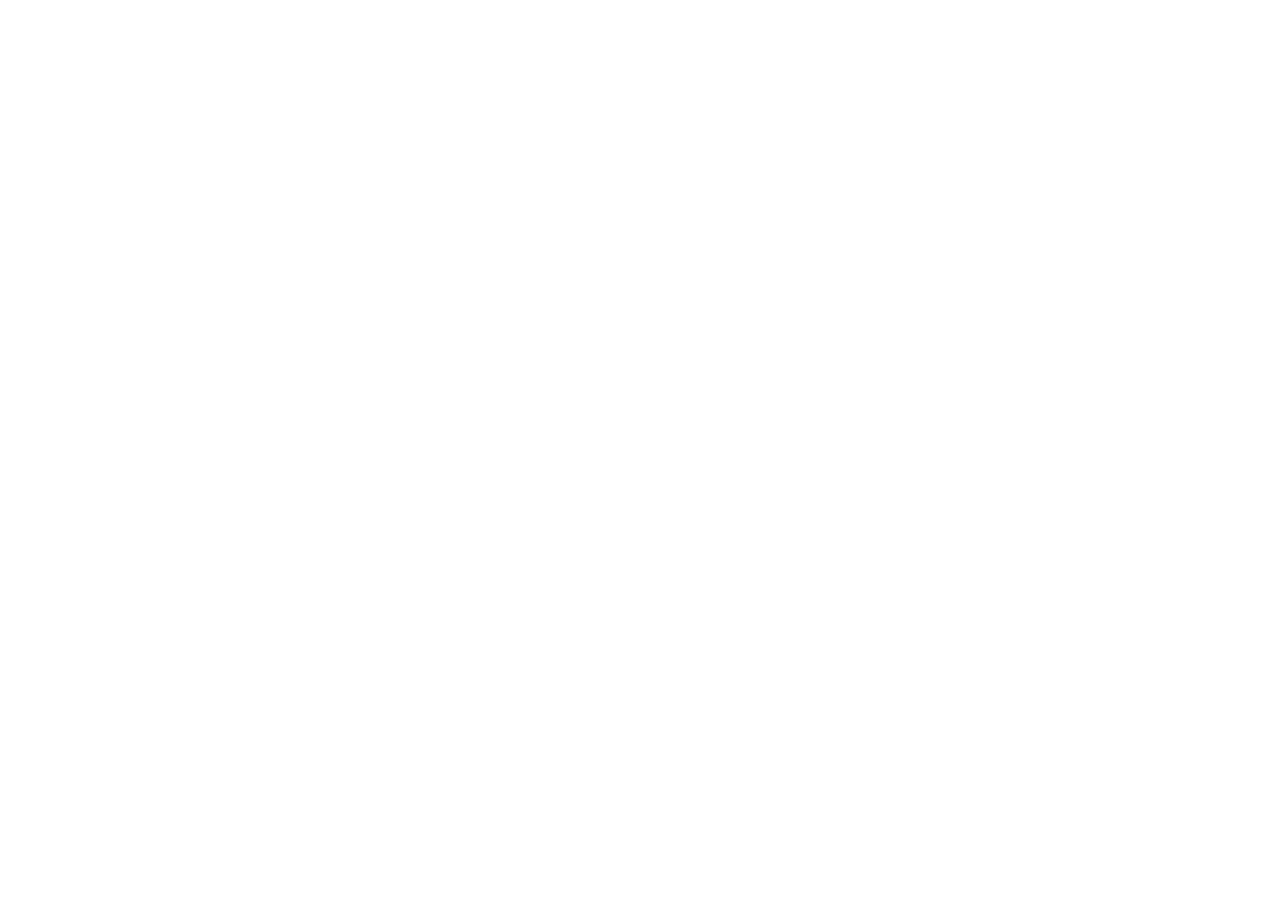
==== Sankey_Loops/index.html @ 61ae0141 "Commit to REPO" ====
<!DOCTYPE html>
<html>
  <head>

    <link rel="stylesheet" type="text/css" href="index.css">
    <script type="text/javascript" src="http://d3js.org/d3.v2.js"></script>
    <script type="text/javascript" src="sankey.js"></script>
    <title>Sankey Diagram</title>

  </head>

  <body>

    <p id="chart"></p>
    <script type="text/javascript" src="index.js"></script>

  </body>

</html>
---- Sankey_Loops/index.css ----
#chart {
  height: 800px;
}

.node rect {
  cursor: move;
  fill-opacity: 1;
  shape-rendering: crispEdges;
}

.node text {
  pointer-events: none;

}

.link {
  fill: none;
  stroke: #000;
  stroke-opacity: 0.3;
}


.cycleLink {
  fill: red;
  opacity: .2;
  stroke: none;
  stroke-linejoin: "round";
}

.cycleLink:hover {
  opacity: 1;
}

.link:hover {
  stroke-opacity: 0.7;
}
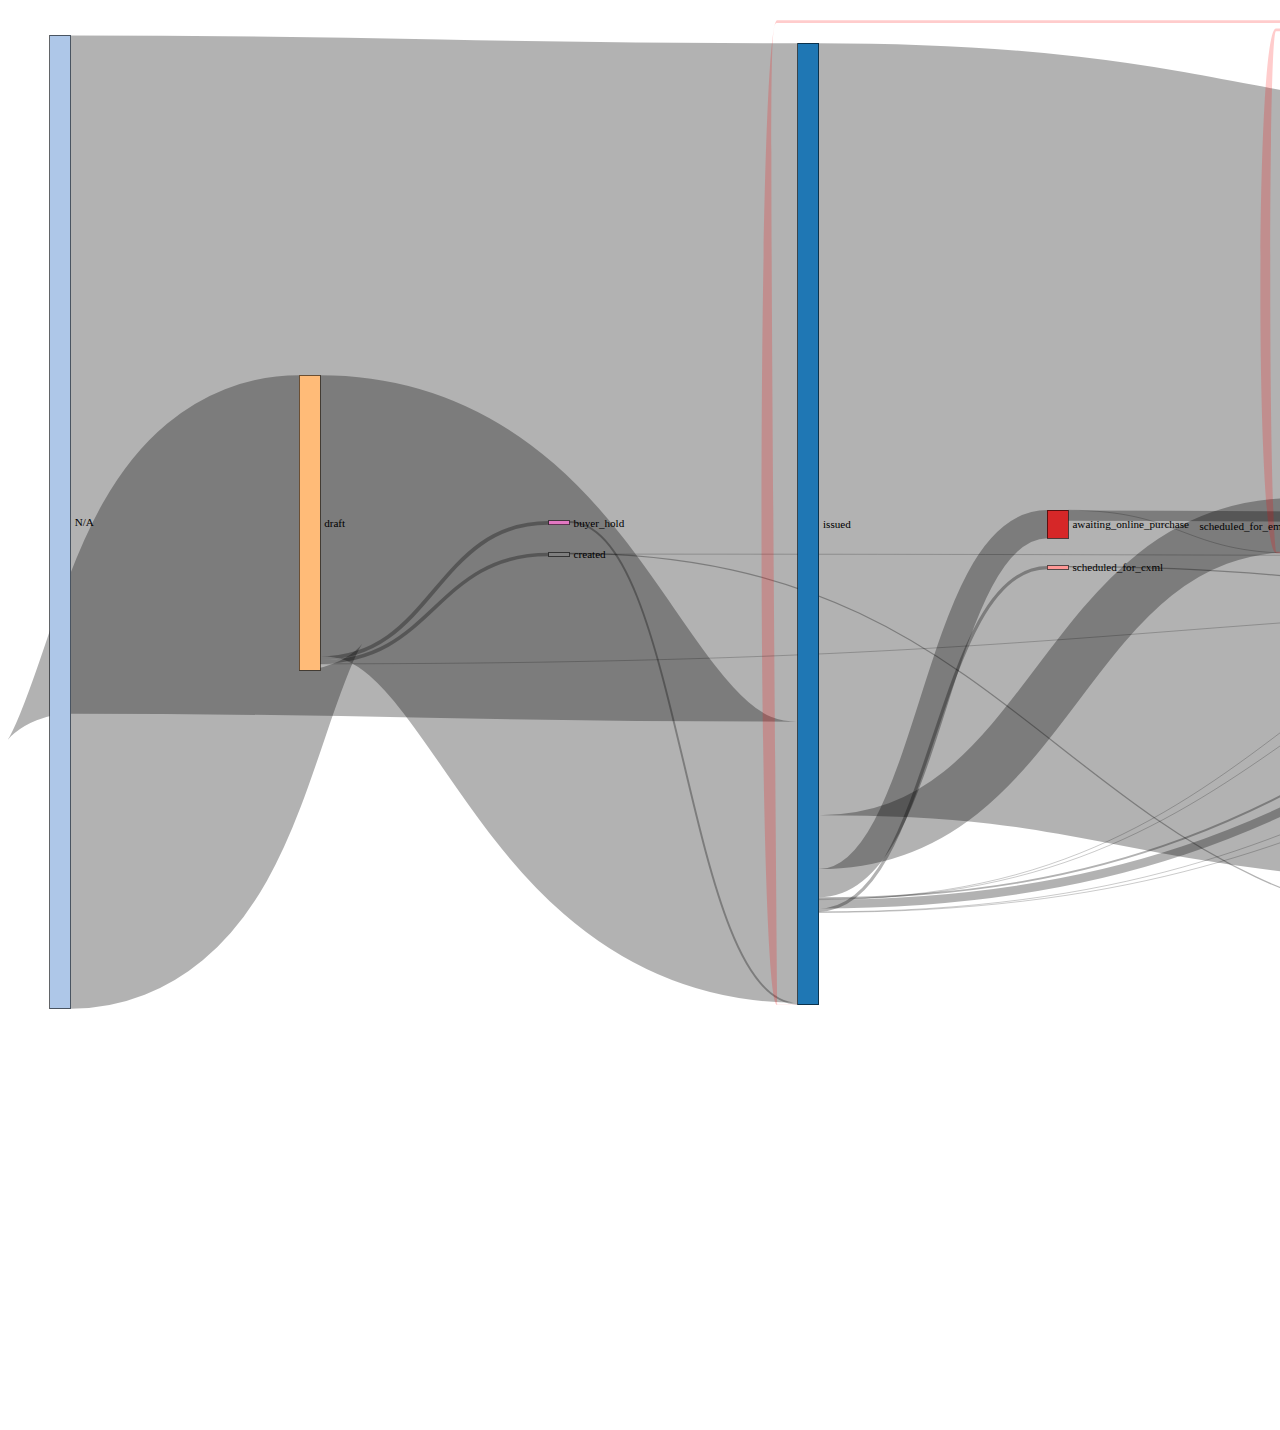
==== commit b0c2f9a0: "Big commit" ====
--- a/Sankey_Loops/index.html
+++ b/Sankey_Loops/index.html
@@ -1,10 +1,9 @@
 <!DOCTYPE html>
 <html>
   <head>
-
-    <link rel="stylesheet" type="text/css" href="index.css">
-    <script type="text/javascript" src="http://d3js.org/d3.v2.js"></script>
-    <script type="text/javascript" src="sankey.js"></script>
+    <link rel="stylesheet" type="text/css" href="CSS/index.css">
+    <script type="text/javascript" src="JS/d3.js"></script>
+    <script type="text/javascript" src="JS/sankey.js"></script>
     <title>Sankey Diagram</title>
 
   </head>
@@ -12,8 +11,6 @@
   <body>
 
     <p id="chart"></p>
-    <script type="text/javascript" src="index.js"></script>
-
+    <script type="text/javascript" src="JS/index.js"></script>
   </body>
-
 </html>
--- a/Sankey_Loops/CSS/index.css
+++ b/Sankey_Loops/CSS/index.css
@@ -0,0 +1,34 @@
+#chart {
+  height: 800px;
+}
+
+.node rect {
+  cursor: move;
+  fill-opacity: 1;
+  shape-rendering: crispEdges;
+}
+
+.node text {
+  pointer-events: none;
+}
+
+.link {
+  fill: none;
+  stroke: #000;
+  stroke-opacity: 0.3;
+}
+
+.cycleLink {
+  fill: red;
+  opacity: .2;
+  stroke: none;
+  stroke-linejoin: "round";
+}
+
+.cycleLink:hover {
+  opacity: 1;
+}
+
+.link:hover {
+  stroke-opacity: 0.7;
+}
